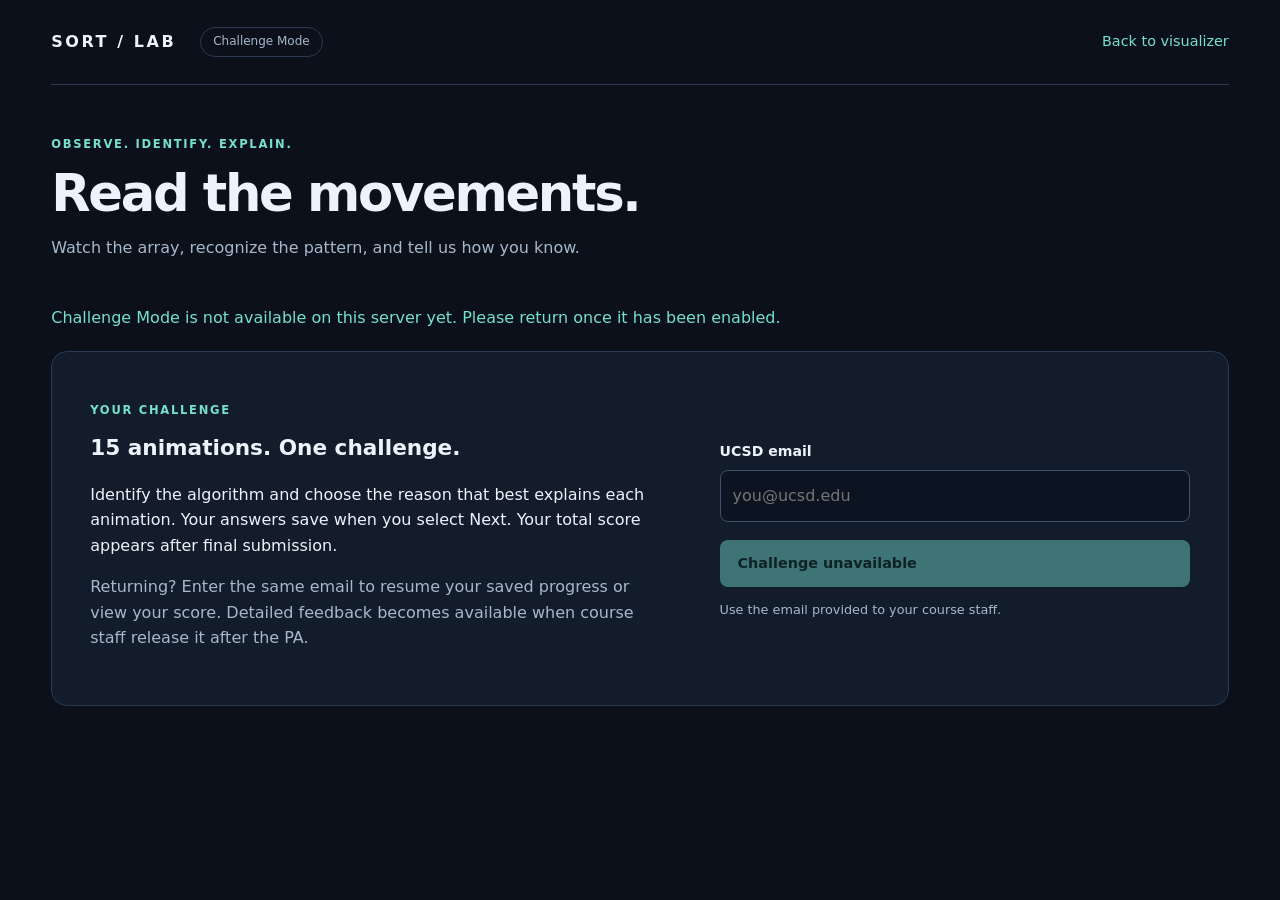
==== static/challenge.html @ 585eca11 "Add Phase 2 beta challenges with Azure SQL managed identity" ====
<!DOCTYPE html>
<html lang="en">
<head>
    <meta charset="UTF-8">
    <meta name="viewport" content="width=device-width, initial-scale=1">
    <title>Challenge Mode · Sorting Visualizer</title>
    <link rel="stylesheet" href="/static/challenge.css?v=choices-3">
    <script src="/static/challenge.js?v=choices-3" defer></script>
</head>
<body>
    <main>
        <header class="topbar">
            <a href="/" class="brand">SORT / LAB</a>
            <span class="badge">Challenge Mode</span>
            <a href="/">Back to visualizer</a>
        </header>
        <section class="intro">
            <p id="intro-eyebrow" class="eyebrow">OBSERVE. IDENTIFY. EXPLAIN.</p>
            <h1 id="intro-title">Read the movements.</h1>
            <p id="intro-subtitle" class="lede">Watch the array, recognize the pattern, and tell us how you know.</p>
        </section>
        <p id="notice" class="notice" role="status" aria-live="polite"></p>
        <p id="error" class="error" role="alert" hidden></p>
        <section id="access" class="card access-card">
            <div>
                <p class="eyebrow">YOUR CHALLENGE</p>
                <h2>15 animations. One challenge.</h2>
                <p>Identify the algorithm and choose the reason that best explains each animation. Your answers save when you select Next. Your total score appears after final submission.</p>
                <p class="muted">Returning? Enter the same email to resume your saved progress or view your score. Detailed feedback becomes available when course staff release it after the PA.</p>
            </div>
            <form id="access-form">
                <label for="email">UCSD email</label>
                <input id="email" name="email" type="email" autocomplete="email" placeholder="you@ucsd.edu" maxlength="254" required>
                <button id="start" type="submit" disabled>Start / resume challenge <span aria-hidden="true">→</span></button>
                <p class="small muted">Use the email provided to your course staff.</p>
            </form>
        </section>
        <section id="challenge" hidden>
            <div class="progress-heading">
                <h2 id="question-number" tabindex="-1"></h2>
                <span id="saved-count"></span>
            </div>
            <progress id="progress" value="0" max="15" aria-label="Saved answers"></progress>
            <div class="workspace">
                <section class="card animation-card" aria-labelledby="animation-title">
                    <div class="section-heading"><h3 id="animation-title">Watch the animation</h3><span class="badge">Algorithm hidden</span></div>
                    <p class="muted">Only the main array is shown. Auxiliary structures and code are hidden.</p>
                    <div id="bars" class="bars" role="img" aria-label="Array visualization"></div>
                    <div class="frame-info"><span id="action"></span><span id="frame-count"></span></div>
                    <div class="playback">
                        <button id="play" type="button">Play</button>
                        <button id="step" class="secondary" type="button">Step</button>
                        <button id="replay" class="secondary" type="button">Replay</button>
                        <label for="speed">Speed <select id="speed"><option value="900">Slow</option><option value="450" selected>Normal</option><option value="180">Fast</option></select></label>
                    </div>
                    <p class="legend"><span class="dot compare"></span> Compare <span class="dot write"></span> Write / swap <span class="dot read"></span> Read</p>
                    <details><summary>View current array as text</summary><p id="array-text" class="array-text"></p></details>
                </section>
                <section class="card answer-card">
                    <form id="answer-form">
                        <p class="eyebrow">YOUR OBSERVATIONS</p>
                        <h3>Which algorithm is this?</h3>
                        <label for="identification">Sorting algorithm</label>
                        <select id="identification" required><option value="">Choose an algorithm</option></select>
                        <fieldset id="reasoning-choices" hidden><legend>What led you to that answer? Choose one reason.</legend><div id="reasoning-options"></div></fieldset>
                        <label id="reasoning-label" for="reasoning">What led you to that answer?</label>
                        <textarea id="reasoning" rows="7" maxlength="4000" required placeholder="Describe the comparisons, movements, or repeated patterns you noticed."></textarea>
                        <div class="field-help"><span id="reasoning-help">Choose the pattern you observed.</span><span id="character-count">0 / 4000</span></div>
                        <p id="save-status" class="small muted">Not saved yet.</p>
                        <div class="answer-actions">
                            <button id="previous" type="button" class="secondary">Previous</button>
                            <button id="next" type="submit">Save & next →</button>
                        </div>
                    </form>
                </section>
            </div>
        </section>
        <section id="results" hidden aria-labelledby="results-title">
            <div class="card result-summary">
                <p class="eyebrow">CHALLENGE COMPLETE</p>
                <h2 id="results-title" tabindex="-1">Your response has been stored.</h2>
                <p id="score" class="score"></p>
                <p id="feedback-status" class="muted">Detailed feedback will be available after course staff release it.</p>
            </div>
            <div id="feedback" hidden></div>
        </section>
        <footer><span id="student"></span><button id="signout" class="text-button" hidden>Leave challenge</button></footer>
        <noscript><p class="error">Enable JavaScript to use the animation and save your answers.</p></noscript>
    </main>
</body>
</html>
---- static/challenge.css ----
:root { color-scheme: dark; --bg: #0b101a; --panel: #121c2b; --line: #2b3a50; --text: #edf3fa; --muted: #a7b8cd; --accent: #75e0cf; }
* { box-sizing: border-box; }
[hidden] { display: none !important; }
body { margin: 0; background: var(--bg); color: var(--text); font-family: system-ui, sans-serif; line-height: 1.6; }
main { width: min(1200px, 92%); margin: auto; }
a { color: var(--accent); text-decoration: none; }
a:hover { text-decoration: underline; }
.topbar { display: flex; align-items: center; gap: 24px; min-height: 85px; border-bottom: 1px solid var(--line); }
.topbar > a:last-child { margin-left: auto; font-size: .9rem; }
.brand { font-weight: 800; letter-spacing: .16em; color: var(--text); }
.badge { border: 1px solid var(--line); border-radius: 30px; padding: 4px 12px; color: var(--muted); font-size: .75rem; white-space: nowrap; }
.intro { padding: 38px 0 12px; }
.eyebrow { color: var(--accent); letter-spacing: .15em; font-size: .72rem; font-weight: 700; }
h1 { font-size: clamp(2rem, 4vw, 3.2rem); margin: 8px 0; letter-spacing: -.045em; line-height: 1.15; }
h2 { font-size: 1.35rem; margin: 0 0 12px; }
h3 { font-size: 1.05rem; margin: 0 0 14px; }
.lede, .muted, .field-help { color: var(--muted); }
.lede { margin-top: 12px; }
.card { border: 1px solid var(--line); background: var(--panel); border-radius: 16px; padding: 26px; }
.access-card { display: grid; grid-template-columns: 1.2fr 1fr; gap: 65px; align-items: center; margin: 20px 0 70px; padding: 38px; }
label { display: block; font-size: .88rem; font-weight: 600; margin: 16px 0 8px; }
input, select, textarea { width: 100%; color: var(--text); background: #0c1421; border: 1px solid #40516a; border-radius: 8px; padding: 12px; font: inherit; }
textarea { resize: vertical; min-height: 140px; }
button { background: var(--accent); color: #082921; border: 1px solid transparent; border-radius: 8px; padding: 11px 17px; font: inherit; font-size: .9rem; font-weight: 650; cursor: pointer; }
button:hover { filter: brightness(1.1); }
button:disabled { opacity: .45; cursor: default; }
:focus-visible { outline: 3px solid #84bfff; outline-offset: 3px; }
.secondary { background: #1c2b40; color: var(--text); border-color: #40516a; }
#start { margin-top: 18px; width: 100%; display: flex; justify-content: space-between; }
.small { font-size: .8rem; }
.notice:empty { display: none; }
.notice { color: var(--accent); }
.error { color: #ffd6d5; background: #3a202a; border: 1px solid #9f5260; padding: 13px 18px; border-radius: 8px; white-space: pre-wrap; }
.progress-heading { display: flex; justify-content: space-between; align-items: baseline; gap: 16px; margin-top: 25px; }
#saved-count { color: var(--muted); font-size: .85rem; }
progress { width: 100%; height: 7px; border: 0; border-radius: 10px; margin-bottom: 26px; accent-color: var(--accent); }
progress::-webkit-progress-bar { background: #203149; border-radius: 10px; }
progress::-webkit-progress-value { background: var(--accent); border-radius: 10px; }
.workspace { display: grid; grid-template-columns: 1.25fr 1fr; gap: 22px; }
.section-heading { display: flex; justify-content: space-between; gap: 12px; align-items: baseline; }
.animation-card > .muted { font-size: .8rem; }
.bars { height: 260px; display: flex; gap: 9px; align-items: flex-end; border-bottom: 1px solid #476079; padding: 30px 8px 0; margin-top: 15px; }
.bar { flex: 1; min-width: 0; background: #477c9b; border-radius: 5px 5px 0 0; position: relative; transition: height .14s ease, background .14s ease; }
.bar span { position: absolute; top: -26px; left: 50%; transform: translateX(-50%); font-size: .8rem; color: var(--text); }
.bar.compare, .dot.compare { background: #65b7ff; }
.bar.write, .bar.swap, .dot.write { background: #e9ae71; }
.bar.read, .dot.read { background: #c29ef4; }
.bar.complete { background: var(--accent); }
.frame-info { display: flex; justify-content: space-between; font-size: .78rem; color: var(--muted); margin: 12px 0 20px; }
.playback { display: flex; flex-wrap: wrap; align-items: center; gap: 8px; }
.playback label { margin: 0 0 0 auto; font-size: .78rem; display: flex; align-items: center; gap: 8px; }
.playback select { width: auto; padding: 9px; font-size: .8rem; }
.legend { display: flex; align-items: center; gap: 7px; color: var(--muted); font-size: .72rem; margin-top: 23px; flex-wrap: wrap; }
.dot { display: inline-block; width: 8px; height: 8px; border-radius: 50%; margin-left: 8px; }
details { color: var(--muted); font-size: .8rem; }
summary { cursor: pointer; }
.array-text { font-family: monospace; }
.field-help { display: flex; justify-content: space-between; gap: 12px; font-size: .7rem; }
.answer-actions { display: flex; justify-content: space-between; gap: 15px; margin-top: 20px; }
.result-summary { margin: 24px 0; }
.score { font-size: 2.8rem; font-weight: 750; margin: 6px 0; color: var(--accent); }
.feedback-item { margin: 16px 0; }
.feedback-item p { overflow-wrap: anywhere; white-space: pre-wrap; }
.correct { color: var(--accent); }
.incorrect { color: #f4b382; }
.reasoning { padding: 15px; background: #0c1421; border-radius: 8px; }
#reasoning-choices { border: 0; padding: 0; margin: 22px 0 12px; min-width: 0; }
#reasoning-choices legend { font-size: .88rem; font-weight: 600; }
.reason-choice { display: flex; align-items: flex-start; gap: 10px; border: 1px solid var(--line); border-radius: 8px; padding: 12px; margin: 10px 0; font-weight: 400; cursor: pointer; }
.reason-choice:has(input:checked) { border-color: var(--accent); background: #183038; }
.reason-choice input { width: auto; flex: 0 0 auto; margin-top: 5px; accent-color: var(--accent); }
footer { display: flex; justify-content: space-between; align-items: center; padding: 30px 0; color: var(--muted); font-size: .8rem; }
.text-button { color: var(--muted); background: transparent; font-size: .8rem; }
@media (max-width: 850px) { .workspace, .access-card { grid-template-columns: 1fr; } .access-card { gap: 20px; padding: 25px; } .bars { height: 230px; } }
@media (max-width: 480px) { .topbar { gap: 12px; flex-wrap: wrap; padding: 15px 0; } .topbar .badge { display: none; } .card { padding: 19px; } .section-heading { flex-wrap: wrap; } .playback label { margin: 8px 0 0; width: 100%; } .bars { gap: 6px; } }
@media (prefers-reduced-motion: reduce) { .bar { transition: none; } }
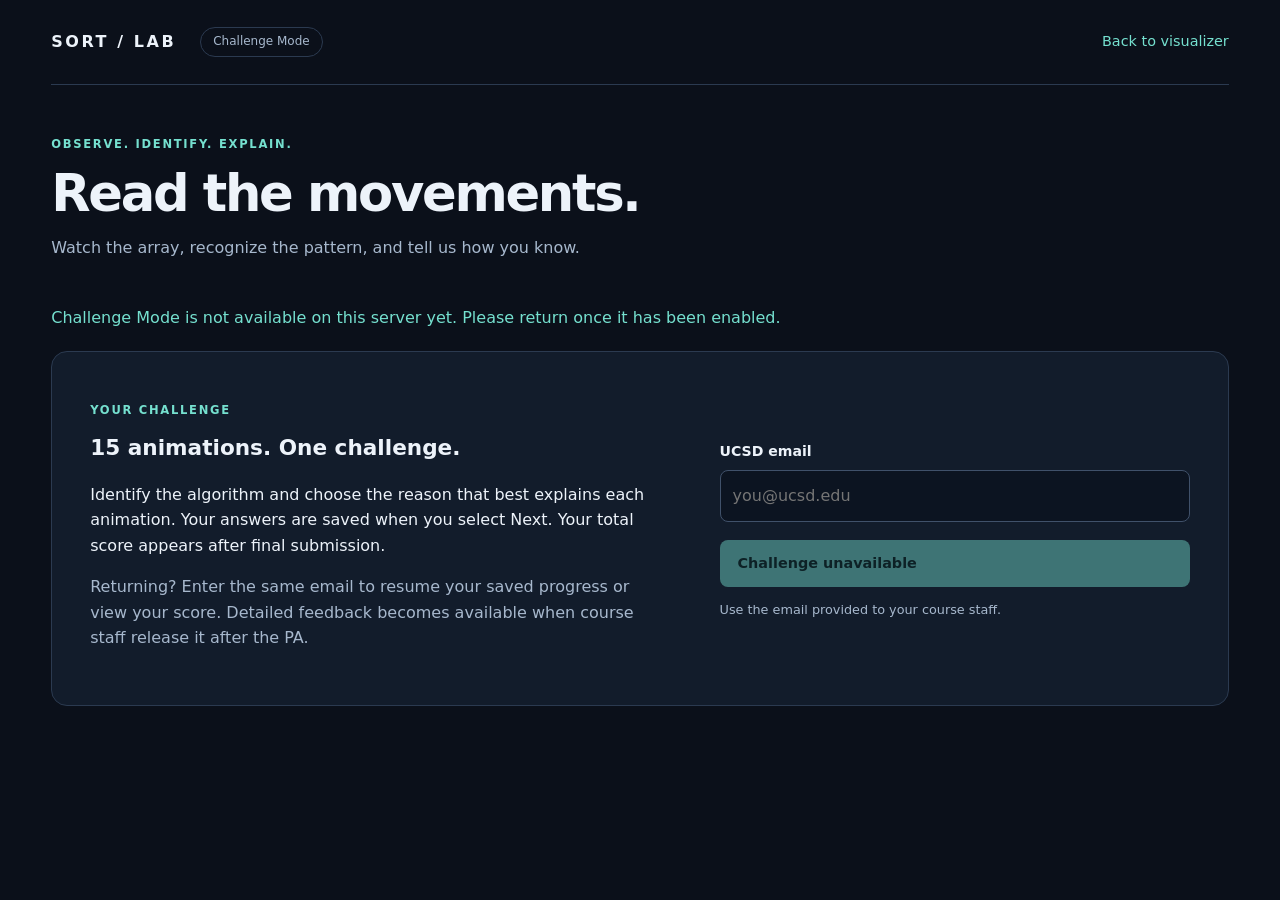
==== commit cc93ce98: "Improve challenge recovery and configure classroom request limits" ====
--- a/static/challenge.html
+++ b/static/challenge.html
@@ -5,7 +5,7 @@
     <meta name="viewport" content="width=device-width, initial-scale=1">
     <title>Challenge Mode · Sorting Visualizer</title>
     <link rel="stylesheet" href="/static/challenge.css?v=choices-3">
-    <script src="/static/challenge.js?v=choices-3" defer></script>
+    <script src="/static/challenge.js?v=choices-4" defer></script>
 </head>
 <body>
     <main>
@@ -25,7 +25,7 @@
             <div>
                 <p class="eyebrow">YOUR CHALLENGE</p>
                 <h2>15 animations. One challenge.</h2>
-                <p>Identify the algorithm and choose the reason that best explains each animation. Your answers save when you select Next. Your total score appears after final submission.</p>
+                <p>Identify the algorithm and choose the reason that best explains each animation. Your answers are saved when you select Next. Your total score appears after final submission.</p>
                 <p class="muted">Returning? Enter the same email to resume your saved progress or view your score. Detailed feedback becomes available when course staff release it after the PA.</p>
             </div>
             <form id="access-form">
@@ -49,12 +49,12 @@
                     <div class="frame-info"><span id="action"></span><span id="frame-count"></span></div>
                     <div class="playback">
                         <button id="play" type="button">Play</button>
-                        <button id="step" class="secondary" type="button">Step</button>
+                        <button id="step-back" class="secondary" type="button">← Step back</button>
+                        <button id="step" class="secondary" type="button">Step forward →</button>
                         <button id="replay" class="secondary" type="button">Replay</button>
                         <label for="speed">Speed <select id="speed"><option value="900">Slow</option><option value="450" selected>Normal</option><option value="180">Fast</option></select></label>
                     </div>
                     <p class="legend"><span class="dot compare"></span> Compare <span class="dot write"></span> Write / swap <span class="dot read"></span> Read</p>
-                    <details><summary>View current array as text</summary><p id="array-text" class="array-text"></p></details>
                 </section>
                 <section class="card answer-card">
                     <form id="answer-form">
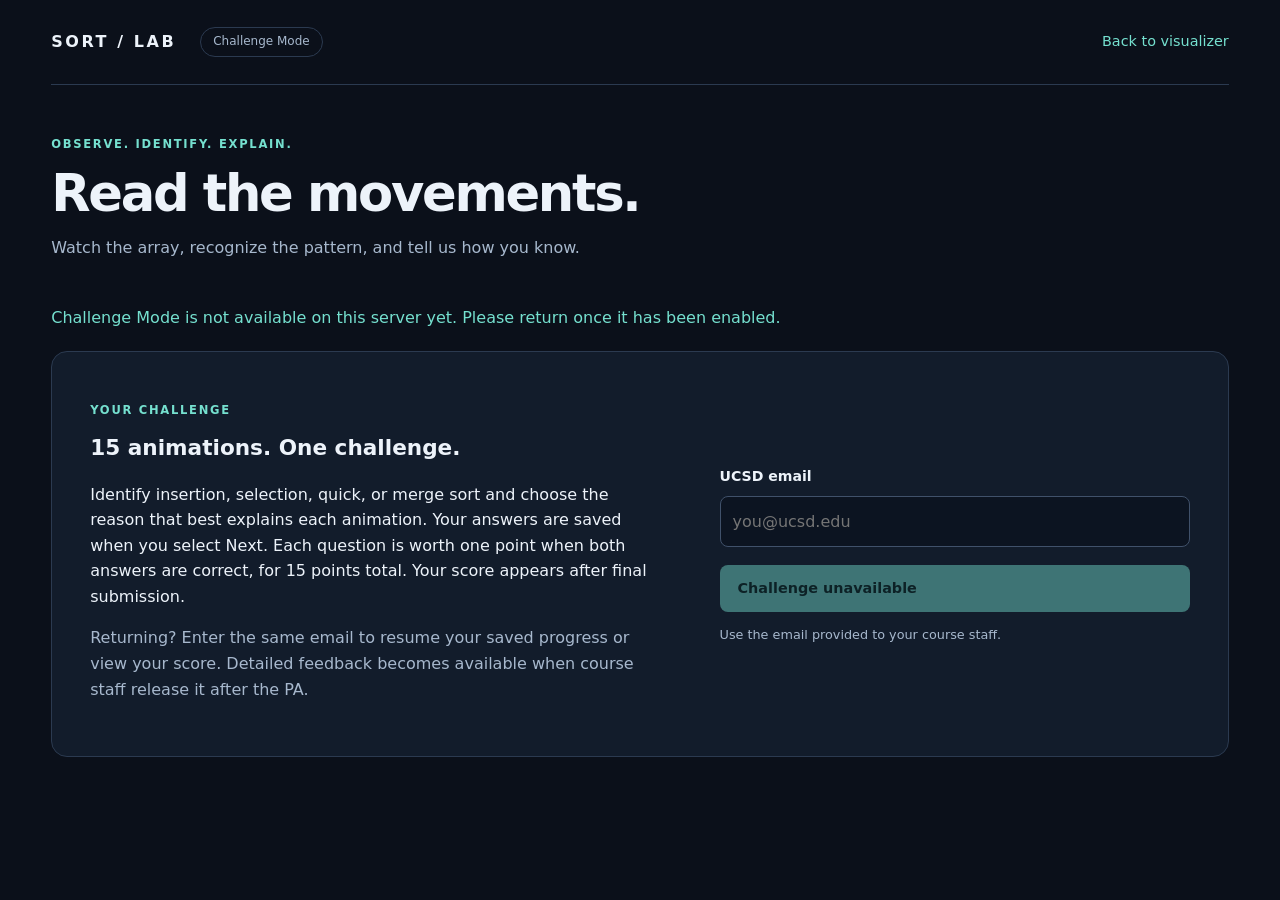
==== commit 56a2bc29: "Limit Challenge Mode to four sorts with private partial-credit grading" ====
--- a/static/challenge.html
+++ b/static/challenge.html
@@ -5,7 +5,7 @@
     <meta name="viewport" content="width=device-width, initial-scale=1">
     <title>Challenge Mode · Sorting Visualizer</title>
     <link rel="stylesheet" href="/static/challenge.css?v=choices-3">
-    <script src="/static/challenge.js?v=choices-4" defer></script>
+    <script src="/static/challenge.js?v=four-sorts-15" defer></script>
 </head>
 <body>
     <main>
@@ -25,7 +25,7 @@
             <div>
                 <p class="eyebrow">YOUR CHALLENGE</p>
                 <h2>15 animations. One challenge.</h2>
-                <p>Identify the algorithm and choose the reason that best explains each animation. Your answers are saved when you select Next. Your total score appears after final submission.</p>
+                <p>Identify insertion, selection, quick, or merge sort and choose the reason that best explains each animation. Your answers are saved when you select Next. Each question is worth one point when both answers are correct, for 15 points total. Your score appears after final submission.</p>
                 <p class="muted">Returning? Enter the same email to resume your saved progress or view your score. Detailed feedback becomes available when course staff release it after the PA.</p>
             </div>
             <form id="access-form">
